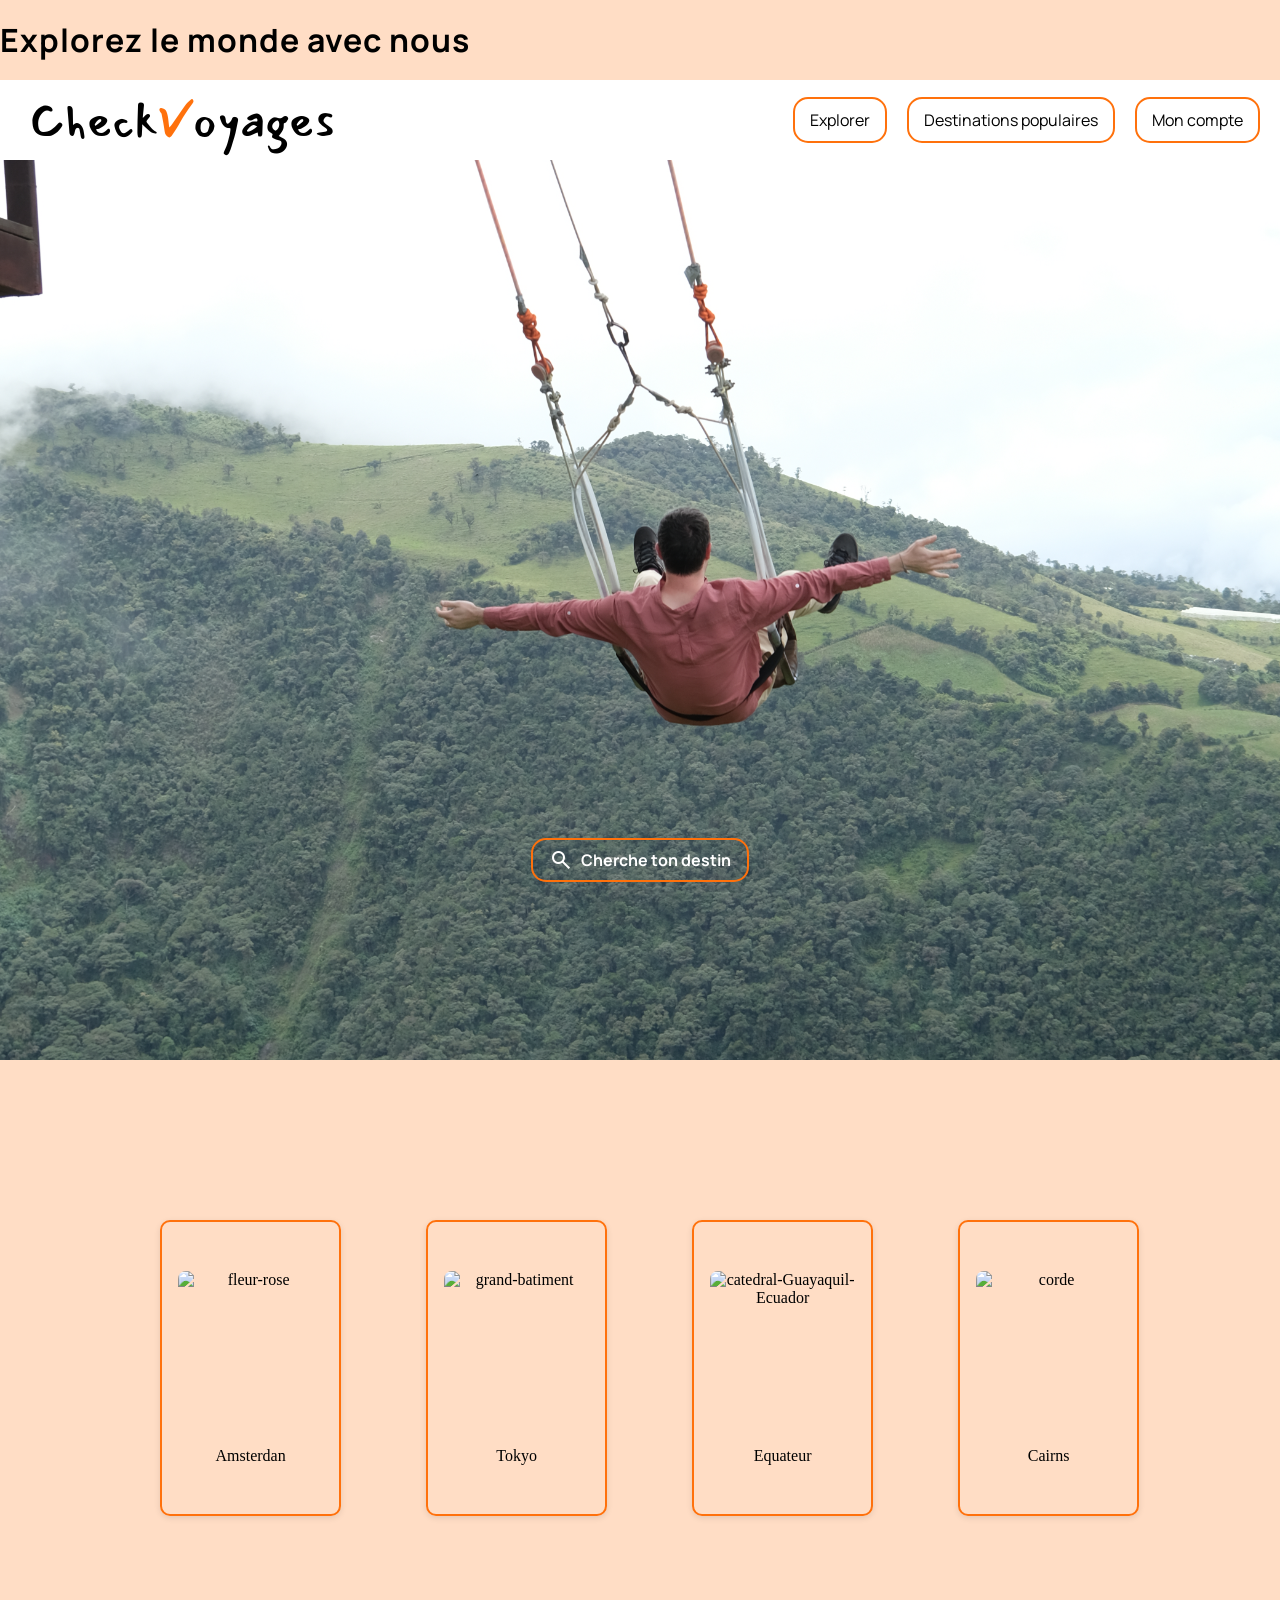
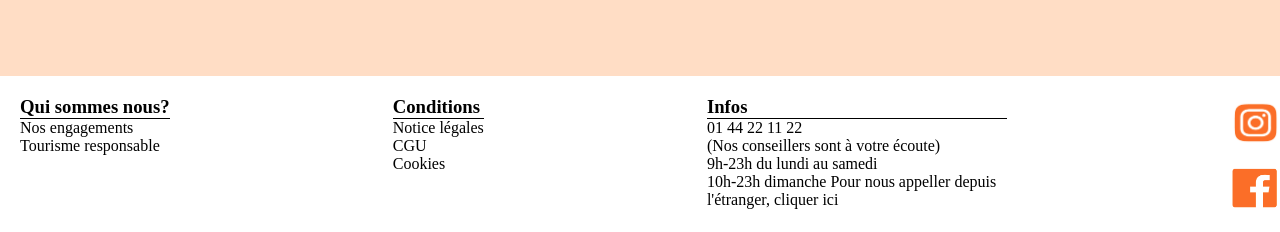
==== index.html @ ccaf6938 "edited" ====
<!DOCTYPE html>
<html lang="en">
    <head>
        <meta charset="UTF-8">
        <meta name="viewport" content="width=device-width, initial-scale=1.0">
        <title>CheckVoyages</title>
        <link href="style/style.css" rel="stylesheet">
        <link href="https://fonts.googleapis.com/css2?family=Mansalva&display=swap" rel="stylesheet">
        <link href="https://fonts.googleapis.com/css2?family=Manrope:wght@200..800&family=Mansalva&display=swap" rel="stylesheet">
        <link rel="stylesheet" href="https://fonts.googleapis.com/css2?family=Material+Symbols+Outlined:opsz,wght,FILL,GRAD@20..48,100..700,0..1,-50..200&icon_names=search" />
    </head>
    <body>
        <header>
            <h1>Explorez le monde avec nous</h1>
        </header>
        <nav>
            <div class="logo">Check<span class="orange">V</span>oyages</div>
            <div class="nav-links">
                <div class="dropdown"><!-- conteneur global pour le positionnement -->
                    <button id="btn-explorer">Explorer</button>
                    <div id="menuExplorer" class="dropdown-content">
                        <a href="#">Europe</a>
                        <a href="#">Asie</a>
                        <a href="#">Amérique</a>
                        <a href="#">Afrique</a>
                        <a href="#">Océanie</a>
                    </div><!-- container vide pour le menu qui s'affiche au click -->
                </div>
                <a href="#btn-popular-destinations">Destinations populaires</a>
                <button>Mon compte</button>
            </div>
        </nav>
        <main> 
            <section class="hero">
                <div class="hero-content">
                    <a href="#" class="btn-destin">
                <span class="material-symbols-outlined">search</span>Cherche ton destin</a>
                </div>
            </section>
            <section class="cards-section" id="btn-popular-destinations">
                <div class="cards-grid">  
                    <div class="card card-image">
                        <img src="images/nature-fleur.JPG"alt="fleur-rose">
                        <p class="card-description">Amsterdan</p>
                    </div>
                    <div class=" card card-image">
                        <img src="images/ville.JPG"alt="grand-batiment">
                        <p class="card-description">Tokyo</p>
                    </div>
                    <div class="card card-image">
                        <img src="images/culture.JPG"alt="catedral-Guayaquil-Ecuador">
                        <p class="card-description">Equateur</p>
                    </div>
                    <div class="card card-image">
                        <img src="images/aventure.JPG"alt="corde">
                        <p class="card-description">Cairns</p>
                    </div>
                </div>
    
            </section>
        </main>
        <footer class="footer">
            <section class="footer-links">
                <div class="container-footer">
                    <h3>Qui sommes nous?</h3>
                    <p>Nos engagements</p>
                    <p>Tourisme responsable</p>
                </div>
                <div class="container-footer">
                    <h3>Conditions</h3>
                    <p>Notice légales</p>
                    <p>CGU</p>
                    <p>Cookies</p>
                </div>
                <div class="container-footer">
                    <h3>Infos</h3>
                    <p>01 44 22 11 22</p>
                    <p>(Nos conseillers sont à votre écoute)<br> 
                9h-23h du lundi au samedi <br> 10h-23h dimanche Pour nous appeller depuis l'étranger, cliquer ici</p>
                </div>
                <div class="icons-social">
                    <img src="images/icon-instagram.png"alt="icon reseaux sociaux instagram">
                    <img src="images/icon-facebook.png"alt="icon reseaux sociaux facebook">
                </div>
            </section>
        </footer>
        <script src="script/script.js"></script><!-- chemin relatif depuis le HTML vers mon fichier script.js -->
    </body>
</html>
---- style/style.css ----
* {
    margin: 0;/*Suprime toutes les marges par défaut*/
    padding: 0;/*Supprime tous les espaces internes par défaut*/
}/*Chaque navigateur applique par défaut des marges et paddings, comme ça je pars d'une base propre avant d'appliquer mon style*/


h1 {
    font-family: 'Manrope', sans-serif;
    color: black;
    text-align: center;
    letter-spacing: 1px;
    line-height: 2.5;
    display: inline-block;
    position: relative;
    animation: slideIn 13s linear infinite alternate;/*Animation CSS*/
}
@keyframes slideIn {/*Animation CSS pour h1*/
    0% {
        transform: translateX(100vw); /* commence à droite de l’écran */
    }
    100% {
        transform: translateX(-100%); /* sort complètement à gauche */
    }
}
/* ---------- NAVBAR ---------- */


.logo {
    font-family: "Mansalva", sans-serif;
    font-size: 300%;
    padding: 10px;
}
.logo .orange {
    color: rgb(255 113 12);
}
header {
    display: flex;
    justify-content: space-between;
    align-items: center; 
    background: rgb(255 221 197);
    height: 80px;   
}

nav {
    display: flex;               
    justify-content: space-between; /* logo à gauche, menu à droite */
    align-items: center;         
    padding: 0 20px;             
    height: 80px;/* même hauteur que header */
    background-color: white;
}
.nav-links {
    display: flex;        
    align-items: center;         
    gap: 20px;                  
}

a, button {
    font-family: 'Manrope', sans-serif;
    text-decoration: none;
    color: black;
    border: solid 2px rgb(255 113 12);
    border-radius: 15px;
    padding: 10px 15px;
    background: none;
    cursor: pointer;
    font-size: 1rem;
}

html {
    scroll-behavior: smooth;/*Animations plus fluides=effet plus agréable pour l'utilisateur*/
}

    /* ---------- BANNIÈRE-HERO ---------- */

.hero {
    height: 100vh;
    background-image: url('../images/DSCF2097.JPG');
    background-size: cover;
    background-position: center;
    display: flex;
    align-items: center;
    justify-content: center;
    text-align: center;
}
.hero-content {
    display: flex;
    flex-direction: column;
    align-items: center;
    gap: 1.2rem; /* espace entre le texte et le bouton */
    margin-top: 500px;
    color: white;
    font-family: 'Manrope', sans-serif;
    
}
.btn-destin {
    font-weight: bold;
    color: white;
    display: inline-flex;
    align-items: center;
    gap: 0.5rem;
    text-decoration: none;
    padding: 0.5rem 1rem;
    
}
.btn-destin .material-symbols-outlined {
    font-size: 1.5rem;
    line-height: 1;
}


/* ---------- SECTION CARDS ---------- */
.cards-section {
    padding: 10rem;
    background-color: rgb(255 221 197);
    padding-right: 5rem;
}
.cards-grid {
    display: grid;
    grid-template-columns:  repeat(auto-fit, minmax(200px, 1fr)); /* déjà responsive*/ /* autofit: essaie de mettre autant de colonnes que possible dans la largeur disponible.Dans un grand écran,plusieurs colonnes. Dans un petit écran, moins de colonnes, voire une seule-- minimun 200px et maximum 1fr (prend toute la place disponible). Si l'écran ets large, les colonnes sont larges. Si l'écran est étroit, elles se réduisent, mais jamais en dessous de 200px */
    gap: 1.5rem;
    justify-content: center;
    
    
}
.card {/*J'applique du NESTING pour que ce soit un code mieux lisible*/
    border: solid 2px rgb(255 113 12);
    border-radius: 10px;
    overflow: hidden; /*coupe tout se qui dépasse*/
    text-align: center;
    padding: 1rem;
    box-shadow: 0 2px 6px rgba(0, 0, 0, 0.1);
    transition: transform 0.3s ease, box-shadow 0.3s ease;/*Animation CSS*/
    min-height: 260px;
    width: 60%;
    
    &.card-image { /*C'est la meme chose que .card.card-image, & représente le selecteur parent .card*/
    
        display: flex;
        justify-content: center;
        align-items: center;
        flex-direction: column;
   
   }
   &.card-description {
    font-size: 1rem;
    color:black;
    font-family: 'Manrope', sans-serif;
}   
}

.card-image:hover {
    transform: translateY(-5px);
    box-shadow: 0 4px 12px rgba(0,0,0, 0.2);
}
.card-image img {
    width: 100%;
    max-width:150px;
    height: 160px;
    object-fit: cover;
    margin-bottom: 1rem;
    border-radius: 8px;
}

/*----------FOOTER-----------*/
.container-footer h3 {
    border-bottom: 1px solid;
    
    
}
.footer-links {
    display: flex;
    justify-content: space-between;
    flex-wrap: wrap;
    gap: 2rem;
}
.container-footer p {
    max-width: 300px;
    
}
.footer {
    padding: 20px 0px 20px 20px;
}
.icons-social img {
    
    object-fit: cover;
    max-width:50px;
    height: 50px;
}
.icons-social {
    display: flex;
    flex-direction: column;
    gap: 1rem;
}
/* ---------- CSS avec JS : btn-explorer et son menu deroulant---------- */
.dropdown-content {
    display: none; /* menu caché */
    position: absolute;
    background-color: transparent;
    border-radius: 8px;
    box-shadow: 0px 8px 16px rgba(0,0,0,0.2);
}

.dropdown-content a {
    display: block;
    padding: 10px;
    text-align: center;
    text-decoration: none;
    color: black;
}

.dropdown-content a:hover {
    background-color: rgb(255 113 12);
    color: white;
}
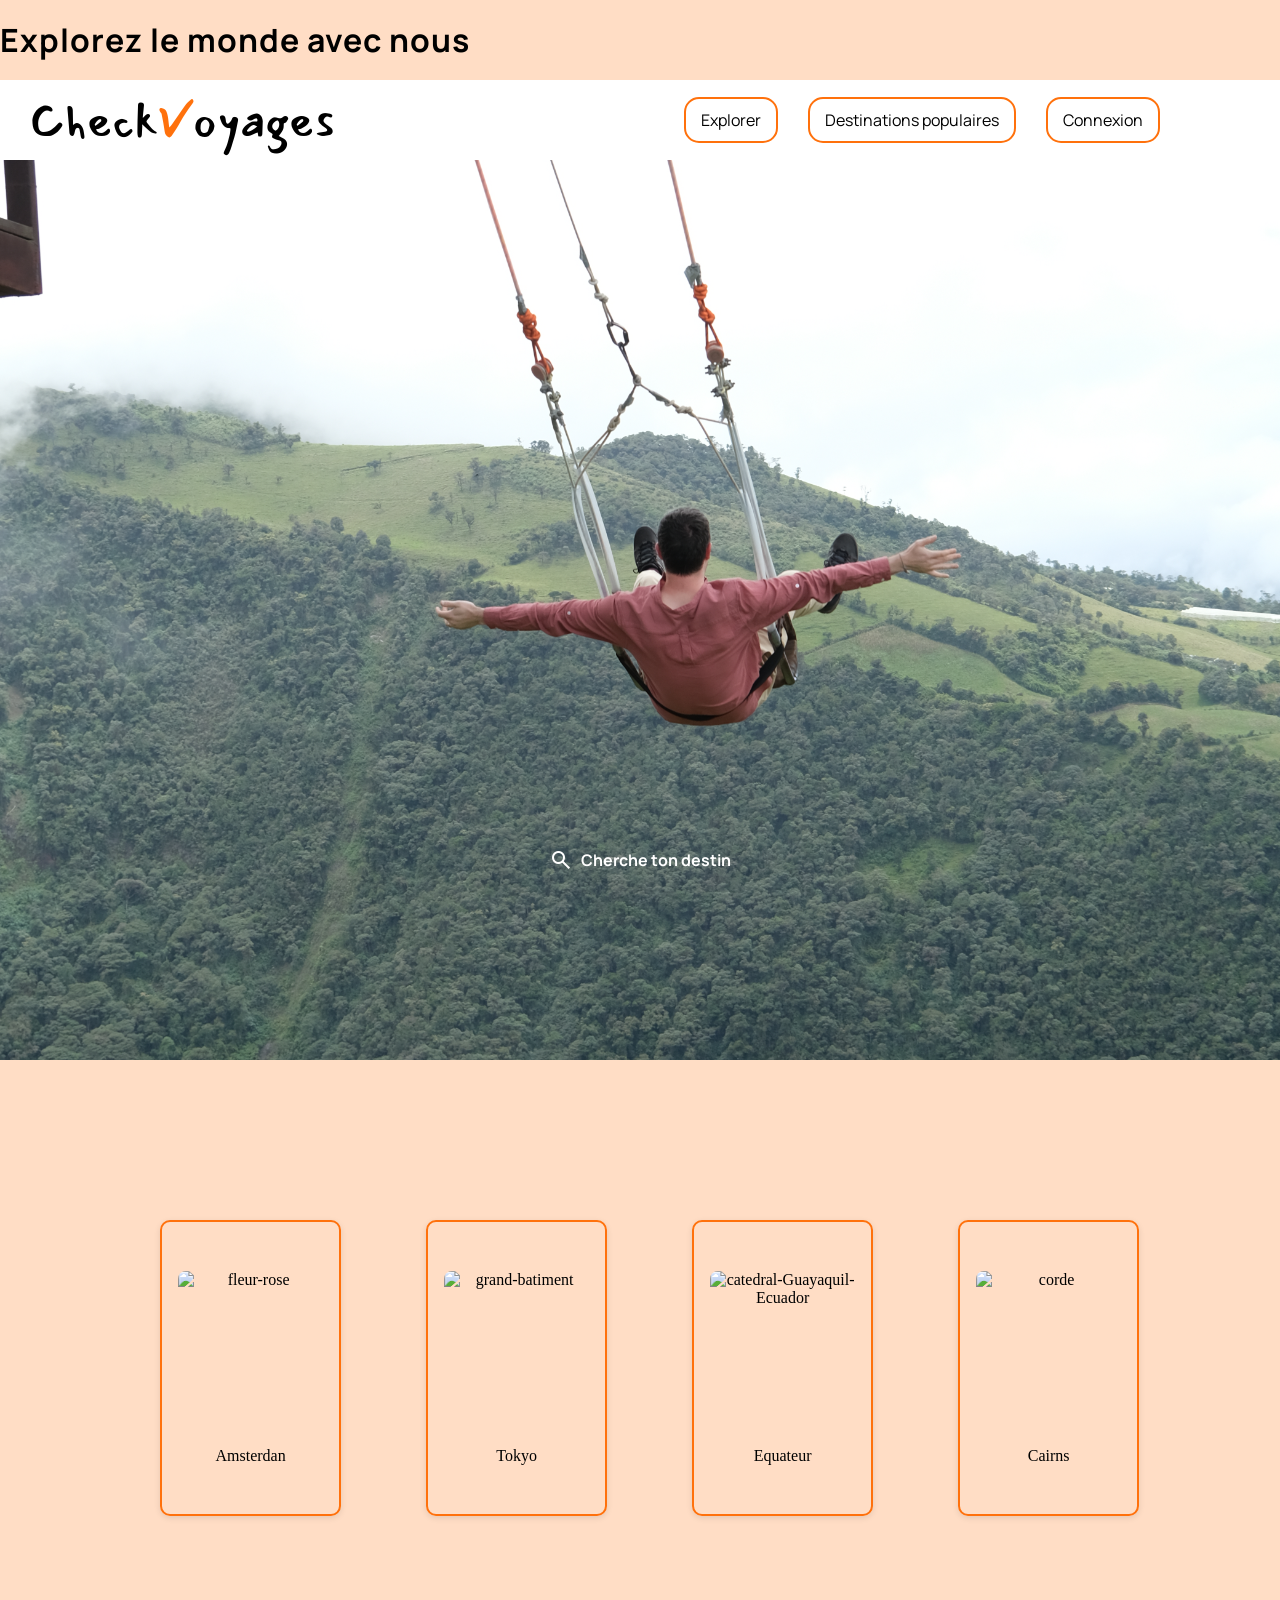
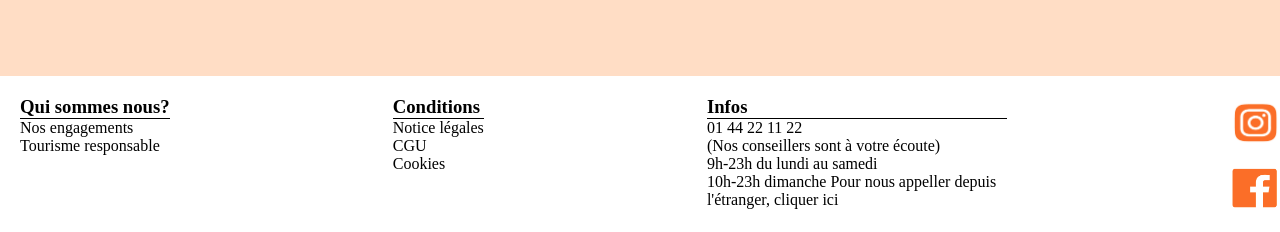
==== commit cf543f3e: "deploy netlify" ====
--- a/index.html
+++ b/index.html
@@ -4,7 +4,7 @@
         <meta charset="UTF-8">
         <meta name="viewport" content="width=device-width, initial-scale=1.0">
         <title>CheckVoyages</title>
-        <link href="style/style.css" rel="stylesheet">
+        <link href="style/styleIndex.css" rel="stylesheet">
         <link href="https://fonts.googleapis.com/css2?family=Mansalva&display=swap" rel="stylesheet">
         <link href="https://fonts.googleapis.com/css2?family=Manrope:wght@200..800&family=Mansalva&display=swap" rel="stylesheet">
         <link rel="stylesheet" href="https://fonts.googleapis.com/css2?family=Material+Symbols+Outlined:opsz,wght,FILL,GRAD@20..48,100..700,0..1,-50..200&icon_names=search" />
@@ -27,7 +27,7 @@
                     </div><!-- container vide pour le menu qui s'affiche au click -->
                 </div>
                 <a href="#btn-popular-destinations">Destinations populaires</a>
-                <button>Mon compte</button>
+                <a href="seConnecter.html">Connexion</a>
             </div>
         </nav>
         <main> 
--- a/style/styleIndex.css
+++ b/style/styleIndex.css
@@ -0,0 +1,220 @@
+* {
+    margin: 0;/*Suprime toutes les marges par défaut*/
+    padding: 0;/*Supprime tous les espaces internes par défaut*/
+}/*Chaque navigateur applique par défaut des marges et paddings, comme ça je pars d'une base propre avant d'appliquer mon style*/
+
+
+h1 {
+    font-family: 'Manrope', sans-serif;
+    color: black;
+    text-align: center;
+    letter-spacing: 1px;
+    line-height: 2.5;
+    display: inline-block;
+    position: relative;
+    animation: slideIn 13s linear infinite alternate;/*Animation CSS*/
+}
+@keyframes slideIn {/*Animation CSS pour h1*/
+    0% {
+        transform: translateX(100vw); /* commence à droite de l’écran */
+    }
+    100% {
+        transform: translateX(-100%); /* sort complètement à gauche */
+    }
+}
+/* ---------- NAVBAR ---------- */
+
+
+.logo {
+    font-family: "Mansalva", sans-serif;
+    font-size: 300%;
+    padding: 10px;
+    cursor: pointer;
+}
+.logo .orange {
+    color: rgb(255 113 12);
+}
+header {
+    display: flex;
+    justify-content: space-between;
+    align-items: center; 
+    background: rgb(255 221 197);
+    height: 80px;   
+}
+
+nav {
+    display: flex;               
+    justify-content: space-between; /* logo à gauche, menu à droite */
+    align-items: center;         
+    padding: 0 20px;             
+    height: 80px;/* même hauteur que header */
+    background-color: white;
+}
+.nav-links {
+    display: flex;        
+    align-items: center;         
+    gap: 30px;  
+    padding-right: 100px;                
+}
+
+.nav-links button, .nav-links a {
+    font-family: 'Manrope', sans-serif;
+    text-decoration: none;
+    color: black;
+    border: solid 2px rgb(255 113 12);
+    border-radius: 15px;
+    padding: 10px 15px;
+    background: none;
+    cursor: pointer;
+    font-size: 1rem;
+}
+
+html {
+    scroll-behavior: smooth;/*Animations plus fluides=effet plus agréable pour l'utilisateur*/
+}
+
+    /* ---------- BANNIÈRE-HERO ---------- */
+
+.hero {
+    height: 100vh;
+    background-image: url('../images/DSCF2097.JPG');
+    background-size: cover;
+    background-position: center;
+    display: flex;
+    align-items: center;
+    justify-content: center;
+    text-align: center;
+}
+.hero-content {
+    display: flex;
+    flex-direction: column;
+    align-items: center;
+    gap: 1.2rem; /* espace entre le texte et le bouton */
+    margin-top: 500px;
+    color: white;
+    font-family: 'Manrope', sans-serif;
+    
+}
+.btn-destin {
+    font-weight: bold;
+    color: white;
+    display: inline-flex;
+    align-items: center;
+    gap: 0.5rem;
+    text-decoration: none;
+    padding: 0.5rem 1rem;
+    
+}
+.btn-destin .material-symbols-outlined {
+    font-size: 1.5rem;
+    line-height: 1;
+}
+
+
+/* ---------- SECTION CARDS ---------- */
+.cards-section {
+    padding: 10rem;
+    background-color: rgb(255 221 197);
+    padding-right: 5rem;
+}
+.cards-grid {
+    display: grid;
+    grid-template-columns:  repeat(auto-fit, minmax(200px, 1fr)); /* déjà responsive*/ /* autofit: essaie de mettre autant de colonnes que possible dans la largeur disponible.Dans un grand écran,plusieurs colonnes. Dans un petit écran, moins de colonnes, voire une seule-- minimun 200px et maximum 1fr (prend toute la place disponible). Si l'écran ets large, les colonnes sont larges. Si l'écran est étroit, elles se réduisent, mais jamais en dessous de 200px */
+    gap: 1.5rem;
+    justify-content: center;
+}
+.card {/*J'applique du NESTING pour que ce soit un code mieux lisible*/
+    border: solid 2px rgb(255 113 12);
+    border-radius: 10px;
+    overflow: hidden; /*coupe tout se qui dépasse*/
+    text-align: center;
+    padding: 1rem;
+    box-shadow: 0 2px 6px rgba(0, 0, 0, 0.1);
+    transition: transform 0.3s ease, box-shadow 0.3s ease;/*Animation CSS*/
+    min-height: 260px;
+    width: 60%;
+    
+    &.card-image { /*C'est la meme chose que .card.card-image, & représente le selecteur parent .card*/
+    
+        display: flex;
+        justify-content: center;
+        align-items: center;
+        flex-direction: column;
+   
+   }
+   &.card-description {
+    font-size: 1rem;
+    color:black;
+    font-family: 'Manrope', sans-serif;
+    }   
+}
+
+.card-image:hover {
+    transform: translateY(-5px);
+    box-shadow: 0 4px 12px rgba(0,0,0, 0.2);
+}
+.card-image img {
+    width: 100%;
+    max-width:150px;
+    height: 160px;
+    object-fit: cover;
+    margin-bottom: 1rem;
+    border-radius: 8px;
+}
+
+/*----------FOOTER-----------*/
+.container-footer h3 {
+    border-bottom: 1px solid;
+    
+    
+}
+.footer-links {
+    display: flex;
+    justify-content: space-between;
+    flex-wrap: wrap;
+    gap: 2rem;
+}
+.container-footer p {
+    max-width: 300px;
+    
+}
+.footer {
+    padding: 20px 0px 20px 20px;
+}
+.icons-social img {
+    
+    object-fit: cover;
+    max-width:50px;
+    height: 50px;
+}
+.icons-social {
+    display: flex;
+    flex-direction: column;
+    gap: 1rem;
+}
+/* ---------- CSS avec JS : btn-explorer et son menu deroulant---------- */
+.dropdown-content {
+    display: none; /* menu caché */
+    position: absolute;
+    background-color: white;
+    border-radius: 8px;
+    box-shadow: 0px 8px 16px rgba(0,0,0,0.2);
+}
+
+.dropdown-content a {
+    display: block;
+    padding: 10px;
+    text-align: center;
+    text-decoration: none;
+    color: black;
+    border: white;
+}
+
+.dropdown-content a:hover {
+    background-color: rgb(255 113 12);
+    color: white;
+}
+
+
+
+
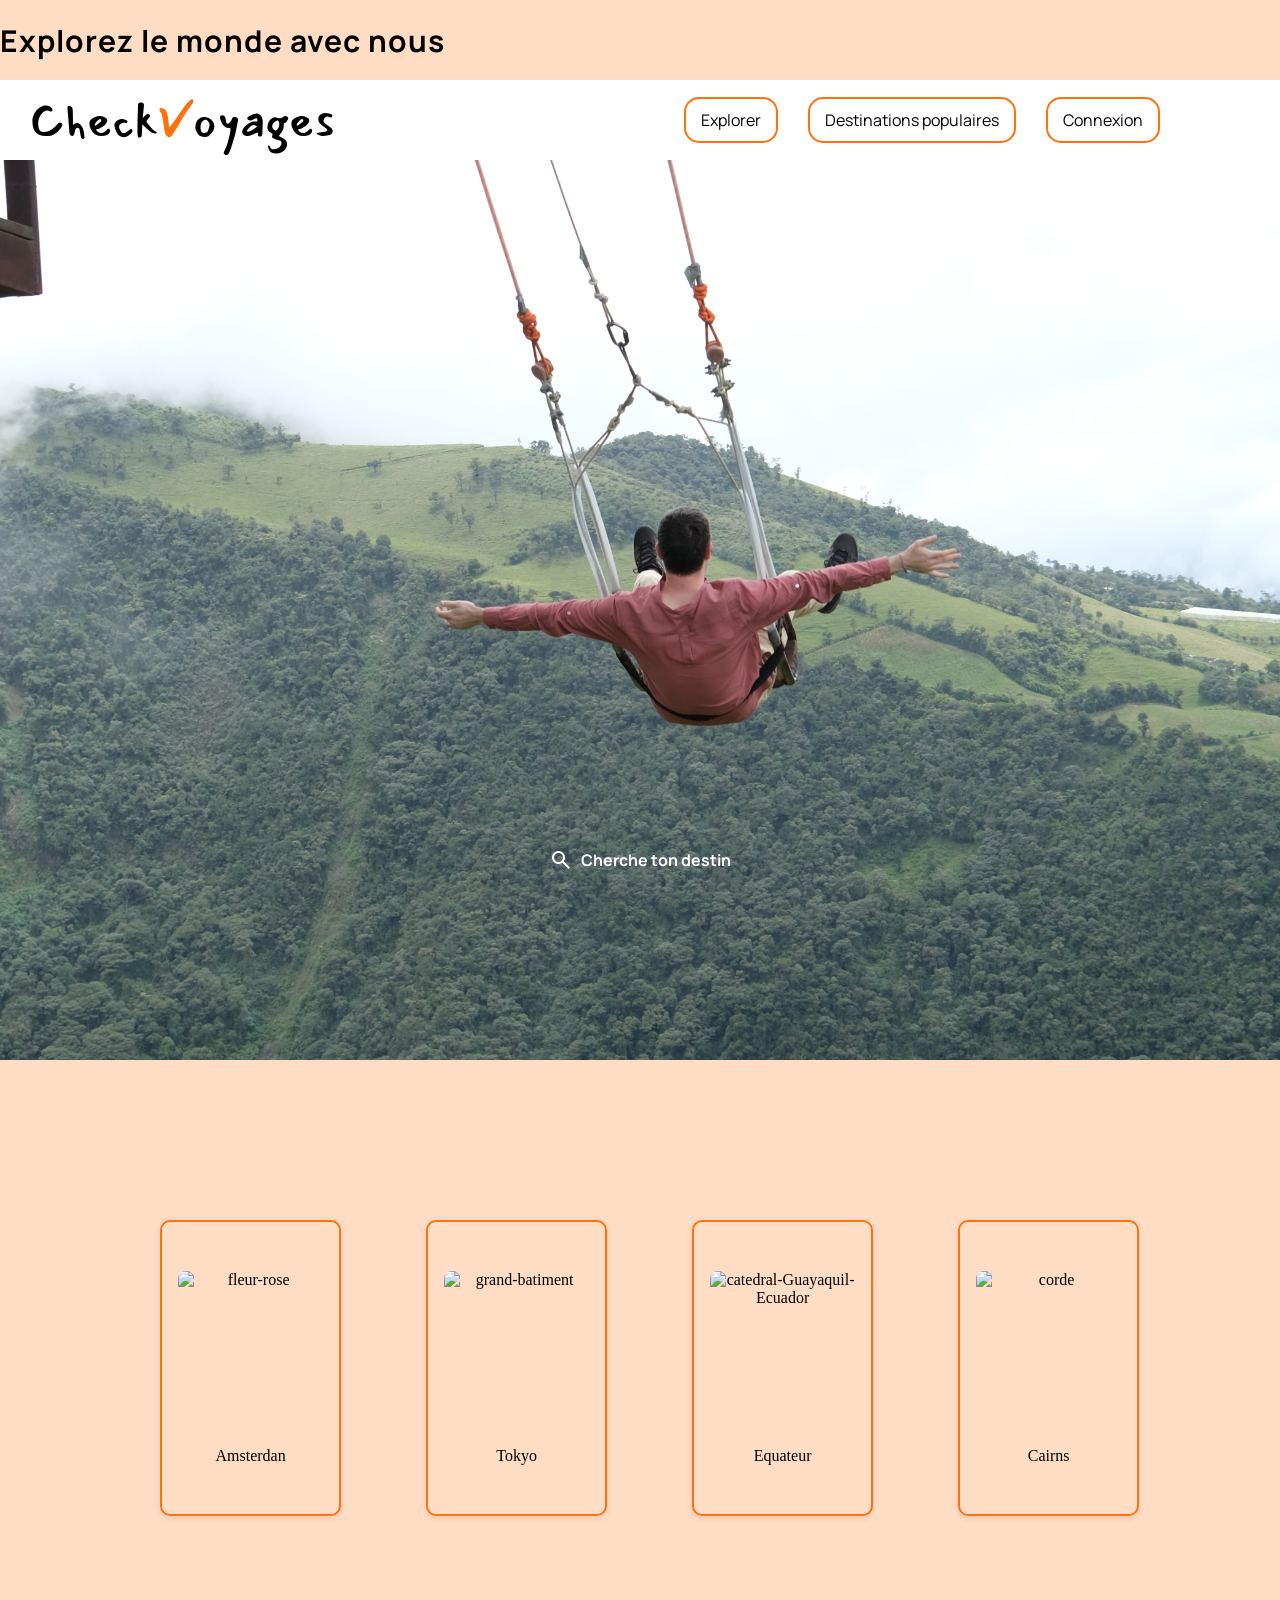
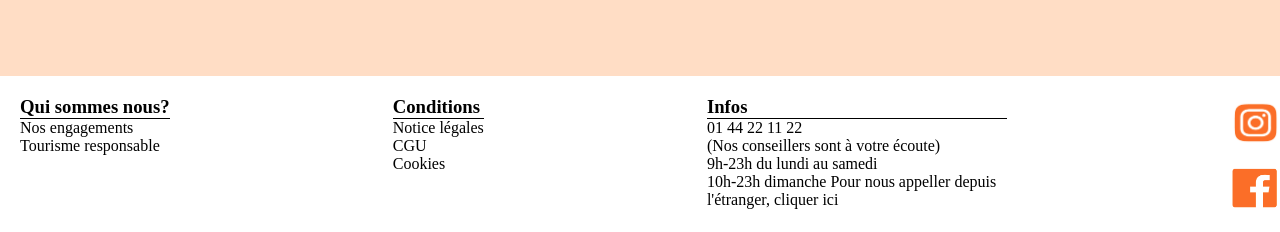
==== commit 9a1aa8b9: "taille pages" ====
--- a/style/styleIndex.css
+++ b/style/styleIndex.css
@@ -2,10 +2,9 @@
     margin: 0;/*Suprime toutes les marges par défaut*/
     padding: 0;/*Supprime tous les espaces internes par défaut*/
 }/*Chaque navigateur applique par défaut des marges et paddings, comme ça je pars d'une base propre avant d'appliquer mon style*/
-
-
 h1 {
     font-family: 'Manrope', sans-serif;
+    font-size: 30px;
     color: black;
     text-align: center;
     letter-spacing: 1px;
@@ -54,7 +53,7 @@
     display: flex;        
     align-items: center;         
     gap: 30px;  
-    padding-right: 100px;                
+    padding-right: 100px;              
 }
 
 .nav-links button, .nav-links a {
